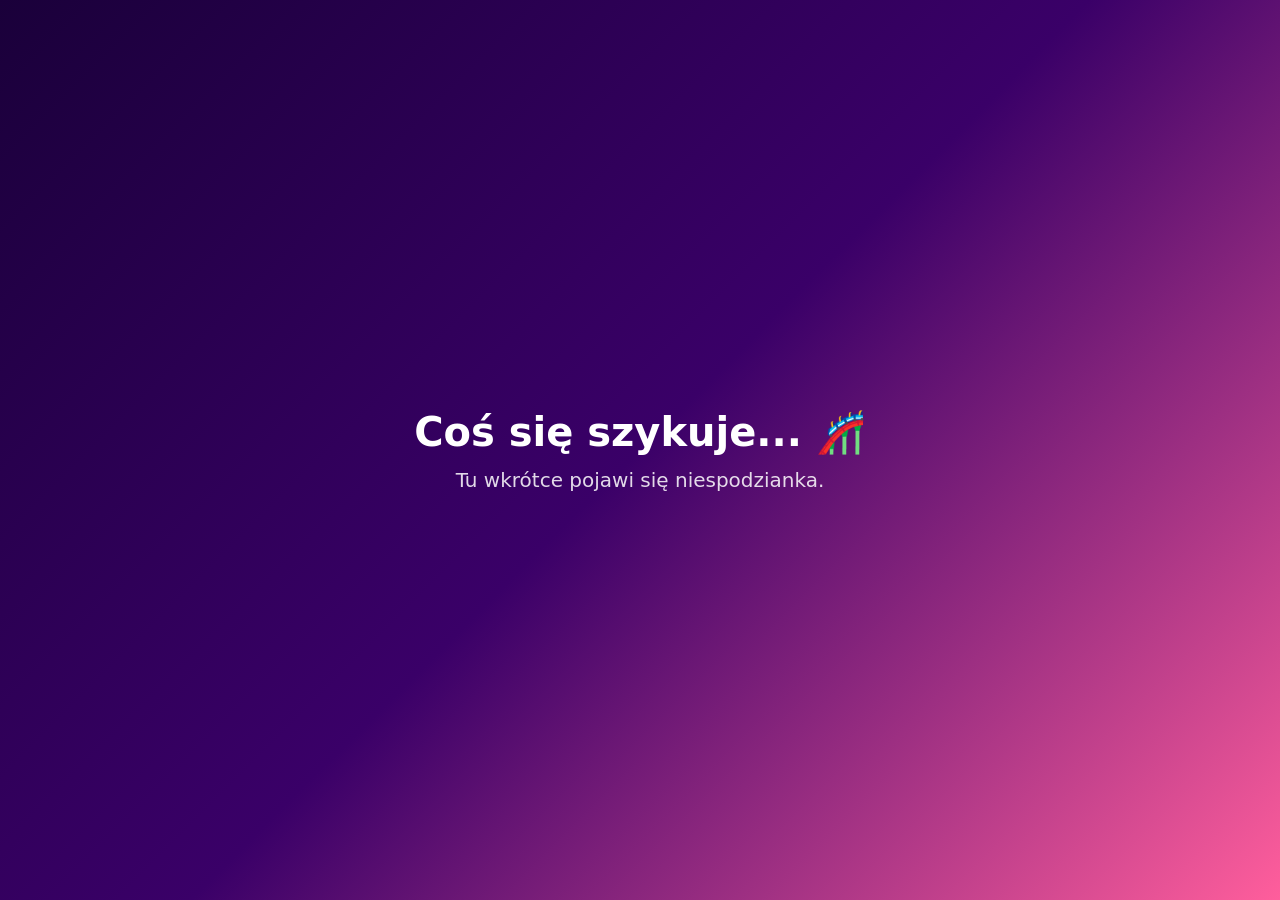
==== urodziny/index.html @ dd623522 "Set up scaffold for birthday surprise app (unrelated to gra-dla-kotka) Basic static HTML/CSS/JS skel" ====
<!DOCTYPE html>
<html lang="pl">
<head>
  <meta charset="UTF-8">
  <meta name="viewport" content="width=device-width, initial-scale=1.0">
  <title>Niespodzianka 🎡</title>
  <link rel="stylesheet" href="style.css">
</head>
<body>
  <main id="app">
    <h1>Coś się szykuje... 🎢</h1>
    <p>Tu wkrótce pojawi się niespodzianka.</p>
  </main>
  <script src="script.js"></script>
</body>
</html>
---- urodziny/style.css ----
* {
  box-sizing: border-box;
  margin: 0;
  padding: 0;
}

html, body {
  height: 100%;
}

body {
  font-family: system-ui, -apple-system, "Segoe UI", Roboto, sans-serif;
  background: linear-gradient(135deg, #1a003a, #3a0068, #ff5e9c);
  color: #fff;
  display: flex;
  align-items: center;
  justify-content: center;
  text-align: center;
  padding: 24px;
}

#app h1 {
  font-size: clamp(1.5rem, 5vw, 2.5rem);
  margin-bottom: 12px;
}

#app p {
  font-size: clamp(1rem, 3vw, 1.25rem);
  opacity: 0.85;
}
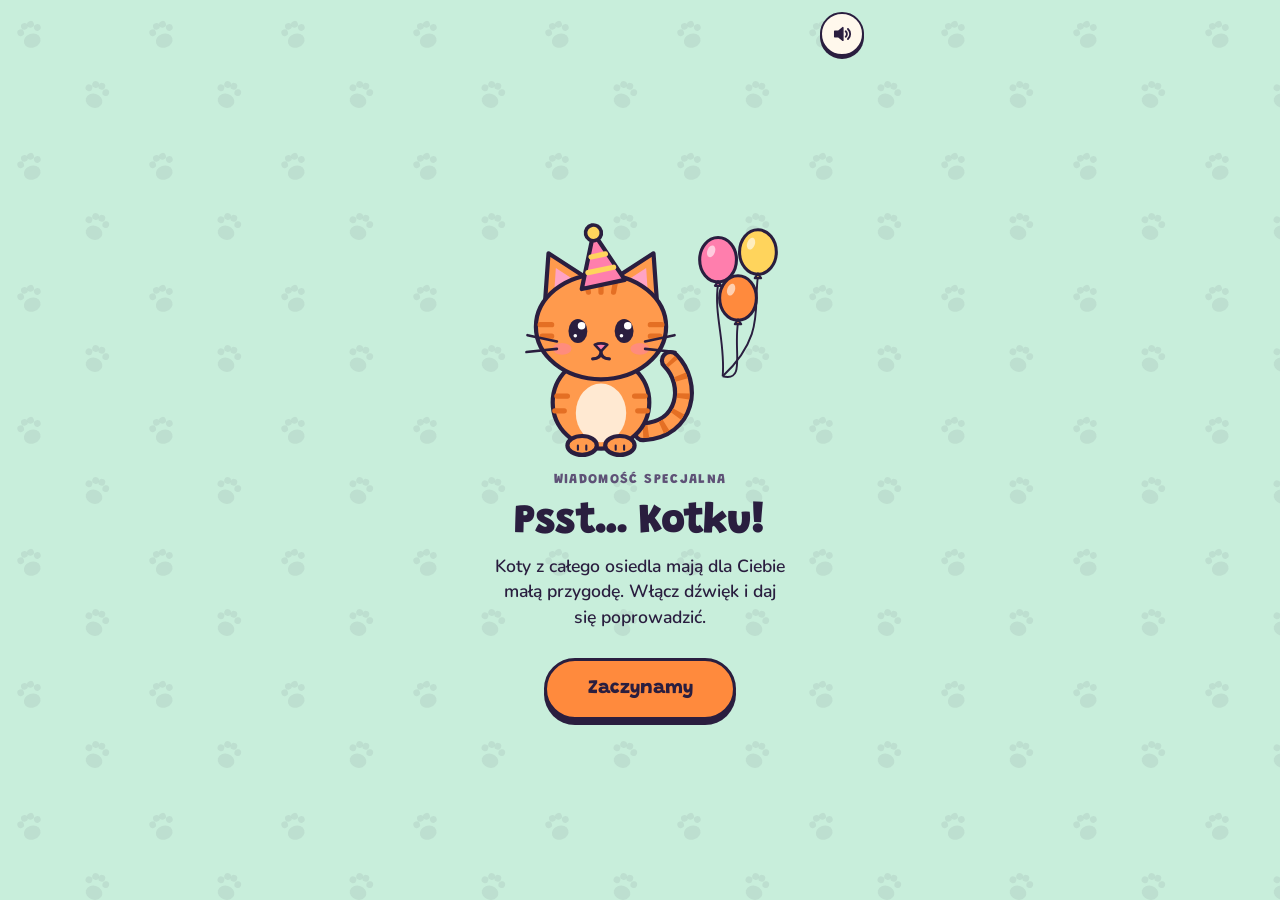
==== commit f1087574: "Build interactive birthday surprise: cat adventure leading to Energylandia Story-driven page for Kot" ====
--- a/urodziny/index.html
+++ b/urodziny/index.html
@@ -2,15 +2,155 @@
 <html lang="pl">
 <head>
   <meta charset="UTF-8">
-  <meta name="viewport" content="width=device-width, initial-scale=1.0">
-  <title>Niespodzianka 🎡</title>
+  <meta name="viewport" content="width=device-width, initial-scale=1.0, viewport-fit=cover">
+  <title>Kotkowe urodziny</title>
+  <meta name="description" content="Kotku, coś na Ciebie czeka. Otwórz, kiedy będziesz gotowa.">
+  <meta property="og:title" content="Kotku, masz wiadomość!">
+  <meta property="og:description" content="Coś na Ciebie czeka. Otwórz, kiedy będziesz gotowa.">
+  <meta property="og:type" content="website">
+  <meta name="theme-color" content="#C8EEDB">
+  <link rel="icon" href="data:image/svg+xml,%3Csvg xmlns='http://www.w3.org/2000/svg' viewBox='0 0 100 100'%3E%3Cpath d='M18 44 22 8l26 20h4l26-20 4 36c6 8 8 16 8 24 0 18-18 28-40 28S10 86 10 68c0-8 2-16 8-24z' fill='%23FF8A3D' stroke='%232A1E3F' stroke-width='5' stroke-linejoin='round'/%3E%3Ccircle cx='36' cy='60' r='6' fill='%232A1E3F'/%3E%3Ccircle cx='64' cy='60' r='6' fill='%232A1E3F'/%3E%3Cpath d='M46 72h8l-4 5z' fill='%23FF7EAD'/%3E%3C/svg%3E">
+  <link rel="preconnect" href="https://fonts.googleapis.com">
+  <link rel="preconnect" href="https://fonts.gstatic.com" crossorigin>
+  <link rel="stylesheet" href="https://fonts.googleapis.com/css2?family=Grandstander:wght@600;800;900&family=Nunito:wght@600;700;800&display=swap">
   <link rel="stylesheet" href="style.css">
 </head>
 <body>
-  <main id="app">
-    <h1>Coś się szykuje... 🎢</h1>
-    <p>Tu wkrótce pojawi się niespodzianka.</p>
-  </main>
+  <div id="app">
+    <header class="hud">
+      <div class="clues" aria-label="Zebrane tropy">
+        <span class="clues-label">Tropy</span>
+        <span class="clue-slot" data-slot="0"></span>
+        <span class="clue-slot" data-slot="1"></span>
+        <span class="clue-slot" data-slot="2"></span>
+      </div>
+      <button class="sound-toggle" id="sound-toggle" type="button" aria-pressed="true" aria-label="Wycisz dźwięk"></button>
+    </header>
+
+    <main class="scenes">
+      <!-- 0. Start -->
+      <section class="scene scene-start" id="start" data-bg="mint">
+        <div class="stage stage-start" data-art="start"></div>
+        <div class="copy">
+          <p class="eyebrow">Wiadomość specjalna</p>
+          <h1 class="title" data-fill="start-title">Psst… Kotku!</h1>
+          <p class="lead">Koty z całego osiedla mają dla Ciebie małą przygodę. Włącz dźwięk i daj się poprowadzić.</p>
+        </div>
+        <div class="actions">
+          <button class="btn" id="btn-start" type="button">Zaczynamy</button>
+        </div>
+      </section>
+
+      <!-- 1. Tort -->
+      <section class="scene scene-cake" id="cake" data-bg="peach" hidden>
+        <div class="copy">
+          <p class="eyebrow">Dzisiaj wielki dzień</p>
+          <h1 class="title" data-fill="cake-title">Kończysz 22 lata!</h1>
+        </div>
+        <button class="stage stage-cake" id="cake-btn" type="button" aria-label="Zdmuchnij świeczki" data-art="cake"></button>
+        <p class="hint" id="cake-hint">Pomyśl życzenie i dotknij tortu, żeby zdmuchnąć świeczki.</p>
+        <div class="actions">
+          <button class="btn" id="btn-cake-next" type="button" hidden>Dalej</button>
+        </div>
+      </section>
+
+      <!-- 2. Historyjka -->
+      <section class="scene scene-story" id="story" data-bg="mint" hidden>
+        <p class="chapter">Tymczasem na kocim osiedlu…</p>
+        <div class="stage stage-story">
+          <div class="actor actor-host" data-art="mruczek"></div>
+          <div class="runner" id="story-mouse" data-art="mouse-envelope" hidden></div>
+          <div class="gift-box" data-art="gift"></div>
+        </div>
+        <div class="talk" data-talk></div>
+        <div class="actions">
+          <button class="btn" id="btn-story-next" type="button" hidden>Ruszamy w pościg</button>
+        </div>
+      </section>
+
+      <!-- 3. Pudełka -->
+      <section class="scene scene-boxes" id="boxes" data-bg="lilac" hidden>
+        <p class="chapter">Rozdział 1 z 3 · Pudełka</p>
+        <div class="stage stage-boxes">
+          <div class="actor actor-small" data-art="pazur"></div>
+        </div>
+        <div class="shell" id="shell">
+          <button class="box" type="button" aria-label="Pudełko 1" disabled></button>
+          <button class="box" type="button" aria-label="Pudełko 2" disabled></button>
+          <button class="box" type="button" aria-label="Pudełko 3" disabled></button>
+        </div>
+        <div class="talk" data-talk></div>
+        <div class="actions">
+          <button class="btn" id="btn-shuffle" type="button" hidden>Przestawiaj!</button>
+          <button class="btn" id="btn-boxes-next" type="button" hidden>Dalej</button>
+        </div>
+      </section>
+
+      <!-- 4. Memory -->
+      <section class="scene scene-memory" id="memory" data-bg="night" hidden>
+        <p class="chapter">Rozdział 2 z 3 · Nocne zwierzaki</p>
+        <div class="memory-head">
+          <div class="actor actor-mini luna-moon" data-art="luna"></div>
+          <p class="moves" id="moves" aria-live="polite">Ruchy: 0</p>
+        </div>
+        <div class="memory-grid" id="memory-grid"></div>
+        <div class="talk" data-talk></div>
+        <div class="actions">
+          <button class="btn" id="btn-memory-next" type="button" hidden>Dalej</button>
+        </div>
+      </section>
+
+      <!-- 5. Pościg -->
+      <section class="scene scene-chase" id="chase" data-bg="sun" hidden>
+        <p class="chapter">Rozdział 3 z 3 · Pościg</p>
+        <div class="chase-head">
+          <div class="actor actor-mini" data-art="paczek"></div>
+          <div class="catch-meter" id="catch-meter" aria-live="polite"></div>
+        </div>
+        <div class="garden" id="garden">
+          <button class="garden-mouse" id="garden-mouse" type="button" aria-label="Złap myszkę" data-art="mouse" hidden></button>
+        </div>
+        <div class="talk" data-talk></div>
+        <div class="actions">
+          <button class="btn" id="btn-chase-start" type="button" hidden>Łap ją!</button>
+          <button class="btn" id="btn-chase-next" type="button" hidden>Dalej</button>
+        </div>
+      </section>
+
+      <!-- 6. Zgadujesz? -->
+      <section class="scene scene-guess" id="guess" data-bg="peach" hidden>
+        <p class="eyebrow">Wszystkie tropy</p>
+        <h1 class="title">Zgadujesz, dokąd to prowadzi?</h1>
+        <ol class="clue-list" id="clue-list"></ol>
+        <div class="stage stage-guess">
+          <div class="actor actor-small" data-art="mouse-envelope"></div>
+        </div>
+        <div class="talk" data-talk></div>
+        <div class="actions">
+          <button class="btn" id="btn-guess-next" type="button" hidden>Otwórz kopertę</button>
+        </div>
+      </section>
+
+      <!-- 7. Prezent -->
+      <section class="scene scene-reveal" id="reveal" data-bg="sky" hidden>
+        <button class="envelope" id="envelope" type="button" aria-label="Otwórz kopertę" data-art="envelope"></button>
+        <p class="hint" id="envelope-hint">Dotknij koperty, żeby ją otworzyć.</p>
+        <div class="finale" id="finale" hidden>
+          <div class="coaster" data-art="coaster" aria-hidden="true"></div>
+          <h1 class="title">Jedziemy do Energylandii!</h1>
+          <div class="ticket-card" data-fill="ticket"></div>
+          <p class="lead" data-fill="finale-lead"></p>
+          <div class="crew" data-art="crew"></div>
+          <p class="signoff" data-fill="signoff"></p>
+          <div class="actions">
+            <button class="btn btn-quiet" id="btn-replay" type="button">Zobacz jeszcze raz</button>
+          </div>
+        </div>
+      </section>
+    </main>
+  </div>
+
+  <canvas id="confetti" aria-hidden="true"></canvas>
   <script src="script.js"></script>
 </body>
 </html>
--- a/urodziny/style.css
+++ b/urodziny/style.css
@@ -1,30 +1,954 @@
-* {
-  box-sizing: border-box;
+:root {
+  color-scheme: light;
+  --ink: #2A1E3F;
+  --ink-soft: #5E5176;
+  --paper: #FFF8EC;
+  --tangerine: #FF8A3D;
+  --tangerine-hover: #FF9B57;
+  --tangerine-deep: #E9661C;
+  --bubblegum: #FF7EAD;
+  --butter: #FFD45C;
+  --grass: #86D6AB;
+  --ok: #3FAE76;
+
+  --bg-mint: #C8EEDB;
+  --bg-peach: #FFDCC8;
+  --bg-lilac: #DDD5F6;
+  --bg-night: #2A2552;
+  --bg-sun: #FFEBAF;
+  --bg-sky: #C3E6FA;
+
+  --bg: var(--bg-mint);
+  --fg: var(--ink);
+  --muted: var(--ink-soft);
+  --pill-bg: var(--paper);
+  --pattern: url("data:image/svg+xml,%3Csvg xmlns='http://www.w3.org/2000/svg' width='132' height='132' viewBox='0 0 132 132'%3E%3Cg fill='%232A1E3F' fill-opacity='.07'%3E%3Cg transform='translate(30 34) rotate(-18)'%3E%3Cellipse cx='0' cy='7' rx='8.5' ry='7'/%3E%3Ccircle cx='-8.5' cy='-4' r='3.4'/%3E%3Ccircle cx='-3' cy='-9' r='3.4'/%3E%3Ccircle cx='3.5' cy='-9' r='3.4'/%3E%3Ccircle cx='9' cy='-4' r='3.4'/%3E%3C/g%3E%3Cg transform='translate(96 94) rotate(16)'%3E%3Cellipse cx='0' cy='7' rx='8.5' ry='7'/%3E%3Ccircle cx='-8.5' cy='-4' r='3.4'/%3E%3Ccircle cx='-3' cy='-9' r='3.4'/%3E%3Ccircle cx='3.5' cy='-9' r='3.4'/%3E%3Ccircle cx='9' cy='-4' r='3.4'/%3E%3C/g%3E%3C/g%3E%3C/svg%3E");
+
+  --font-display: "Grandstander", ui-rounded, "Arial Rounded MT Bold", "Trebuchet MS", sans-serif;
+  --font-body: "Nunito", ui-rounded, system-ui, -apple-system, "Segoe UI", Roboto, sans-serif;
+  --shadow: 0 5px 0 var(--ink);
+}
+
+body[data-bg="peach"] { --bg: var(--bg-peach); }
+body[data-bg="lilac"] { --bg: var(--bg-lilac); }
+body[data-bg="sun"] { --bg: var(--bg-sun); }
+body[data-bg="sky"] { --bg: var(--bg-sky); }
+body[data-bg="night"] {
+  --bg: var(--bg-night);
+  --fg: var(--paper);
+  --muted: #CEC5F2;
+  --pill-bg: #3B3572;
+  --pattern: url("data:image/svg+xml,%3Csvg xmlns='http://www.w3.org/2000/svg' width='150' height='150' viewBox='0 0 150 150'%3E%3Cg fill='%23FFF8EC'%3E%3Ccircle cx='18' cy='22' r='1.6' fill-opacity='.7'/%3E%3Ccircle cx='92' cy='14' r='1.2' fill-opacity='.5'/%3E%3Ccircle cx='60' cy='70' r='1.4' fill-opacity='.6'/%3E%3Ccircle cx='128' cy='84' r='1.8' fill-opacity='.7'/%3E%3Ccircle cx='30' cy='120' r='1.2' fill-opacity='.5'/%3E%3Cpath d='M110 36 l2.2 5.8 5.8 2.2 -5.8 2.2 -2.2 5.8 -2.2 -5.8 -5.8 -2.2 5.8 -2.2z' fill='%23FFD45C' fill-opacity='.8'/%3E%3Cpath d='M78 118 l1.6 4.2 4.2 1.6 -4.2 1.6 -1.6 4.2 -1.6 -4.2 -4.2 -1.6 4.2 -1.6z' fill-opacity='.6'/%3E%3C/g%3E%3C/svg%3E");
+}
+
+*, *::before, *::after { box-sizing: border-box; }
+[hidden] { display: none !important; }
+
+html, body { height: 100%; }
+
+body {
+  margin: 0;
+  background-color: var(--bg);
+  background-image: var(--pattern);
+  background-size: 132px 132px;
+  color: var(--fg);
+  font-family: var(--font-body);
+  font-weight: 600;
+  font-size: 17px;
+  line-height: 1.45;
+  overflow: hidden;
+  -webkit-tap-highlight-color: transparent;
+  transition: background-color .6s ease, color .6s ease;
+}
+
+button { font: inherit; color: inherit; }
+
+:focus-visible {
+  outline: 3px dashed var(--fg);
+  outline-offset: 4px;
+}
+
+#app {
+  height: 100%;
+  max-width: 480px;
+  margin: 0 auto;
+  display: flex;
+  flex-direction: column;
+  padding-inline: 16px;
+  padding-top: env(safe-area-inset-top, 0px);
+}
+
+/* ---------- Pasek u góry ---------- */
+
+.hud {
+  display: flex;
+  align-items: center;
+  justify-content: space-between;
+  gap: 12px;
+  padding-block: 12px 4px;
+}
+
+.clues {
+  display: flex;
+  align-items: center;
+  gap: 6px;
+  transition: opacity .4s;
+}
+
+body[data-scene="start"] .clues,
+body[data-scene="cake"] .clues,
+body[data-scene="story"] .clues {
+  opacity: 0;
+  visibility: hidden;
+}
+
+.clues-label {
+  margin-right: 4px;
+  font-family: var(--font-display);
+  font-weight: 800;
+  font-size: .8rem;
+  letter-spacing: .1em;
+  text-transform: uppercase;
+  color: var(--muted);
+}
+
+.clue-slot {
+  width: 34px;
+  height: 34px;
+  display: grid;
+  place-items: center;
+  border-radius: 50%;
+  border: 2.5px dashed var(--muted);
+  color: transparent;
+}
+
+.clue-slot svg { width: 19px; height: 19px; }
+
+.clue-slot.found {
+  border: 2.5px solid var(--ink);
+  background: var(--tangerine);
+  color: var(--ink);
+  animation: slot-pop .5s cubic-bezier(.3, 1.6, .5, 1);
+}
+
+.sound-toggle {
+  width: 44px;
+  height: 44px;
+  display: grid;
+  place-items: center;
+  padding: 0;
+  border-radius: 50%;
+  border: 2.5px solid var(--ink);
+  background: var(--paper);
+  color: var(--ink);
+  box-shadow: 0 3px 0 var(--ink);
+  cursor: pointer;
+}
+
+.sound-toggle svg { width: 22px; height: 22px; }
+.sound-toggle:active { transform: translateY(2px); box-shadow: 0 1px 0 var(--ink); }
+
+/* ---------- Sceny ---------- */
+
+.scenes {
+  flex: 1;
+  min-height: 0;
+  position: relative;
+}
+
+.scene {
+  height: 100%;
+  overflow-x: hidden;
+  overflow-y: auto;
+  display: flex;
+  flex-direction: column;
+  align-items: center;
+  gap: 14px;
+  text-align: center;
+  padding-block: 8px calc(22px + env(safe-area-inset-bottom, 0px));
+  scrollbar-width: none;
+}
+
+.scene::-webkit-scrollbar { display: none; }
+.scene:focus { outline: none; }
+
+.scene:not([hidden]) { animation: scene-in .55s cubic-bezier(.2, .8, .2, 1) both; }
+
+.copy {
+  display: flex;
+  flex-direction: column;
+  align-items: center;
+  gap: 10px;
+}
+
+.eyebrow {
+  margin: 0;
+  font-family: var(--font-display);
+  font-weight: 800;
+  font-size: .85rem;
+  letter-spacing: .1em;
+  text-transform: uppercase;
+  color: var(--muted);
+}
+
+.title {
+  margin: 0;
+  font-family: var(--font-display);
+  font-weight: 900;
+  font-size: clamp(2rem, 8.5vw, 2.6rem);
+  line-height: 1.04;
+  letter-spacing: -.01em;
+  text-wrap: balance;
+}
+
+.lead {
+  margin: 0;
+  max-width: 32ch;
+  font-size: 1.1rem;
+  text-wrap: pretty;
+}
+
+.hint {
+  margin: 0;
+  max-width: 30ch;
+  font-weight: 700;
+  color: var(--muted);
+  text-wrap: balance;
+}
+
+.chapter {
+  margin: 0;
+  padding: .35em 1em;
+  border-radius: 999px;
+  border: 2px solid var(--fg);
+  background: var(--pill-bg);
+  font-family: var(--font-display);
+  font-weight: 800;
+  font-size: .8rem;
+  letter-spacing: .06em;
+  text-transform: uppercase;
+}
+
+.age {
+  display: inline-block;
+  padding: 0 .16em;
+  border: 3px solid var(--ink);
+  border-radius: .2em;
+  background: var(--butter);
+  box-shadow: 0 4px 0 var(--ink);
+  transform: rotate(-4deg);
+}
+
+.actions {
+  width: 100%;
+  margin-top: auto;
+  padding-top: 6px;
+  display: flex;
+  flex-direction: column;
+  align-items: center;
+  gap: 10px;
+}
+
+.btn {
+  appearance: none;
+  min-width: 12rem;
+  padding: .72em 2em;
+  border: 3px solid var(--ink);
+  border-radius: 999px;
+  background: var(--tangerine);
+  color: var(--ink);
+  box-shadow: var(--shadow);
+  font-family: var(--font-display);
+  font-weight: 800;
+  font-size: 1.2rem;
+  cursor: pointer;
+  transition: transform .12s, box-shadow .12s, background-color .2s;
+}
+
+.btn:not([hidden]) { animation: pop-in .45s cubic-bezier(.3, 1.6, .5, 1) backwards; }
+.btn:hover { background: var(--tangerine-hover); }
+.btn:active { transform: translateY(4px); box-shadow: 0 1px 0 var(--ink); }
+.btn-quiet { background: var(--paper); }
+.btn-quiet:hover { background: #fff; }
+
+/* ---------- Postacie ---------- */
+
+[data-art] > svg,
+.actor svg,
+.peek svg,
+.portrait svg { display: block; width: 100%; height: auto; overflow: visible; }
+
+.stage {
+  position: relative;
+  width: 100%;
+  display: flex;
+  justify-content: center;
+  align-items: flex-end;
+}
+
+.actor-host { width: min(46vw, 190px, 28vh); }
+.actor-small { width: min(30vw, 128px, 18vh); }
+.actor-mini { width: 72px; flex: none; }
+
+.cat .head { transform-box: fill-box; transform-origin: 50% 100%; animation: head-tilt 5.5s ease-in-out infinite; }
+.cat .body { transform-box: fill-box; transform-origin: 50% 100%; animation: breathe 3.2s ease-in-out infinite; }
+.cat .tail { transform-box: fill-box; transform-origin: 0% 100%; animation: wag 1.9s ease-in-out infinite; }
+.cat .eyes { transform-box: fill-box; transform-origin: 50% 50%; animation: blink 5s infinite; animation-delay: var(--blink, 0s); }
+.cat .eyes.still { animation: none; }
+.cat .ear-l, .cat .ear-r { transform-box: fill-box; transform-origin: 50% 100%; animation: twitch 7s infinite; }
+.cat .ear-r { animation-delay: -3.4s; }
+
+.mouse .m-all { transform-box: fill-box; transform-origin: 50% 100%; animation: mouse-idle 1.4s ease-in-out infinite; }
+.mouse .m-tail { transform-box: fill-box; transform-origin: 100% 100%; animation: wag 1.1s ease-in-out infinite; }
+.running .mouse .m-all { animation: scurry .16s ease-in-out infinite alternate; }
+
+.balloon { transform-box: fill-box; transform-origin: 50% 100%; animation: float 3.4s ease-in-out infinite; }
+
+/* ---------- 0. Start ---------- */
+
+.stage-start { margin-top: auto; }
+.stage-start .actor { width: min(50vw, 210px, 30vh); }
+.stage-start .balloons-wrap { width: min(22vw, 92px, 14vh); margin-left: -14px; align-self: flex-start; }
+.scene-start .actions { margin-top: 8px; margin-bottom: auto; }
+
+/* ---------- 1. Tort ---------- */
+
+.scene-cake .copy { margin-top: auto; }
+
+.stage-cake {
+  appearance: none;
+  width: min(78vw, 300px, 38vh);
+  padding: 0;
+  border: 0;
+  background: none;
+  cursor: pointer;
+}
+
+.stage-cake:disabled { cursor: default; }
+.stage-cake:not(:disabled) .cake { animation: cake-wiggle 2.6s ease-in-out infinite; transform-origin: 50% 100%; }
+
+.cake .candle-digit { font-family: var(--font-display); font-weight: 900; font-size: 46px; }
+.cake .flame { transform-box: fill-box; transform-origin: 50% 100%; animation: flicker .45s ease-in-out infinite alternate; transition: transform .3s, opacity .3s; }
+.cake .glow { transform-box: fill-box; transform-origin: 50% 50%; animation: glow 1.3s ease-in-out infinite alternate; transition: opacity .3s; }
+.cake .puff { opacity: 0; transform-box: fill-box; transform-origin: 50% 50%; }
+
+.blown .cake .flame { animation: none; transform: scale(0); opacity: 0; }
+.blown .cake .glow { animation: none; opacity: 0; }
+.blown .cake .puff { animation: smoke 1.7s ease-out forwards; }
+.blown .cake .puff:nth-child(2) { animation-delay: .15s; }
+.blown .cake .puff:nth-child(3) { animation-delay: .3s; }
+
+.scene-cake .actions { margin-top: 0; margin-bottom: auto; min-height: 72px; }
+
+/* ---------- 2. Historyjka ---------- */
+
+.stage-story {
+  height: min(40vh, 250px);
+  justify-content: space-between;
+  overflow: hidden;
+  padding-inline: 2px;
+  margin-top: auto;
+}
+
+.gift-box { width: min(30vw, 128px, 19vh); margin-bottom: 4px; }
+.gift .envelope-in { transform-box: fill-box; transform-origin: 50% 50%; transition: transform .35s, opacity .35s; }
+.gift-box.empty .envelope-in { transform: translate(-14px, -18px) rotate(-20deg); opacity: 0; }
+
+.runner {
+  position: absolute;
+  bottom: 0;
+  left: 110%;
+  z-index: 3;
+  width: min(28vw, 116px);
+  transition: left .95s cubic-bezier(.45, 0, .3, 1);
+}
+
+.runner.flip svg { transform: scaleX(-1); }
+.runner.at-gift { left: 50%; }
+.runner.exit { left: -45%; transition-duration: .75s; transition-timing-function: cubic-bezier(.6, 0, .9, .5); }
+
+/* ---------- Dymek rozmowy ---------- */
+
+.talk { width: 100%; }
+
+.bubble {
+  position: relative;
+  width: 100%;
+  min-height: 92px;
+  display: grid;
+  grid-template-columns: 54px 1fr;
+  gap: 12px;
+  align-items: start;
+  padding: 12px 16px 14px 12px;
+  border: 3px solid var(--ink);
+  border-radius: 22px;
+  background: var(--paper);
+  color: var(--ink);
+  box-shadow: var(--shadow);
+  text-align: left;
+  cursor: pointer;
+  animation: pop-in .4s cubic-bezier(.3, 1.5, .5, 1) both;
+}
+
+.bubble::before {
+  content: "";
+  position: absolute;
+  top: -12px;
+  left: 30px;
+  width: 20px;
+  height: 20px;
+  border-left: 3px solid var(--ink);
+  border-top: 3px solid var(--ink);
+  background: var(--paper);
+  transform: rotate(45deg);
+}
+
+.portrait {
+  width: 54px;
+  height: 54px;
+  overflow: hidden;
+  border: 2.5px solid var(--ink);
+  border-radius: 50%;
+  background: var(--bg-mint);
+}
+
+.bubble[data-who="pazur"] .portrait { background: var(--bg-lilac); }
+.bubble[data-who="luna"] .portrait { background: #FFF0B5; }
+.bubble[data-who="paczek"] .portrait { background: var(--bg-sun); }
+.bubble[data-who="pestka"] .portrait { background: var(--bg-peach); }
+.bubble[data-who="kociak"] .portrait { background: #FFE0EC; }
+
+.bubble-text { display: flex; flex-direction: column; gap: 2px; min-width: 0; }
+
+.who {
+  font-family: var(--font-display);
+  font-weight: 800;
+  font-size: .8rem;
+  letter-spacing: .06em;
+  text-transform: uppercase;
+  color: var(--tangerine-deep);
+}
+
+.line { position: relative; display: block; font-size: 1.05rem; font-weight: 700; line-height: 1.4; }
+.line .ghost { visibility: hidden; }
+.line .typed { position: absolute; inset: 0; }
+
+.next {
+  position: absolute;
+  right: 14px;
+  bottom: 10px;
+  width: 0;
+  height: 0;
+  border-left: 7px solid transparent;
+  border-right: 7px solid transparent;
+  border-top: 9px solid var(--tangerine-deep);
+  opacity: 0;
+}
+
+.bubble.waiting .next { opacity: 1; animation: nudge .7s ease-in-out infinite alternate; }
+
+.sr-only {
+  position: absolute;
+  width: 1px;
+  height: 1px;
+  overflow: hidden;
+  clip: rect(0 0 0 0);
+  white-space: nowrap;
+}
+
+/* ---------- 3. Pudełka ---------- */
+
+.shell {
+  position: relative;
+  width: min(100%, 360px);
+  aspect-ratio: 2.2 / 1;
+  flex: none;
+}
+
+.box {
+  position: absolute;
+  left: 0;
+  bottom: 0;
+  width: 30%;
+  aspect-ratio: 136 / 110;
+  padding: 0;
+  border: 0;
+  background: none;
+  cursor: pointer;
+  transform: translateX(calc(var(--slot, 0) * 116.667%)) translateY(var(--lift, 0px));
+  transition: transform var(--speed, .45s) cubic-bezier(.45, 0, .2, 1);
+}
+
+.box:disabled { cursor: default; }
+.box-back, .box-front { position: absolute; inset: 0; width: 100%; height: 100%; }
+.box-back { z-index: 0; }
+.box-front { z-index: 2; transition: transform .2s; }
+.box .flaps-open { display: none; }
+.box.open .flaps-open { display: inline; }
+.box.open .flaps-closed { display: none; }
+
+.peek {
+  position: absolute;
+  left: 15%;
+  bottom: 8%;
+  z-index: 1;
+  width: 70%;
+  opacity: 0;
+  transform: translateY(30%);
+  transition: transform .45s cubic-bezier(.3, 1.6, .5, 1), opacity .2s;
+}
+
+.box.open .peek { opacity: 1; transform: translateY(-45%); }
+.box.escape .peek { opacity: 0; transform: translate(240%, -120%) rotate(25deg); transition-duration: .6s; }
+
+.shell.picking .box:not(:disabled) .box-front { animation: box-ready .9s ease-in-out infinite alternate; }
+.shell.picking .box:not(:disabled):nth-of-type(2) .box-front { animation-delay: -.3s; }
+.shell.picking .box:not(:disabled):nth-of-type(3) .box-front { animation-delay: -.6s; }
+
+/* ---------- 4. Memory ---------- */
+
+.memory-head,
+.chase-head {
+  width: 100%;
+  max-width: 380px;
+  display: flex;
+  align-items: center;
+  justify-content: space-between;
+  gap: 12px;
+}
+
+.luna-moon {
+  border-radius: 50%;
+  background: radial-gradient(circle at 50% 46%, #FFF1B8 0 58%, rgba(255, 241, 184, .25) 59% 70%, transparent 71%);
+}
+
+.moves {
+  margin: 0;
+  font-family: var(--font-display);
+  font-weight: 800;
+  font-size: 1.05rem;
+  color: var(--muted);
+  font-variant-numeric: tabular-nums;
+}
+
+.memory-grid {
+  width: min(100%, 360px, 56vh);
+  display: grid;
+  grid-template-columns: repeat(4, 1fr);
+  gap: 8px;
+  flex: none;
+}
+
+.card {
+  aspect-ratio: 1;
+  padding: 0;
+  border: 0;
+  background: none;
+  perspective: 600px;
+  cursor: pointer;
+}
+
+.card:disabled { cursor: default; }
+
+.card-inner {
+  position: relative;
+  display: block;
+  width: 100%;
+  height: 100%;
+  transform-style: preserve-3d;
+  transition: transform .45s cubic-bezier(.3, 1.3, .5, 1);
+}
+
+.card.flipped .card-inner { transform: rotateY(180deg); }
+
+.card-back,
+.card-face {
+  position: absolute;
+  inset: 0;
+  display: grid;
+  place-items: center;
+  border: 3px solid var(--ink);
+  border-radius: 14px;
+  backface-visibility: hidden;
+  -webkit-backface-visibility: hidden;
+}
+
+.card-back {
+  background: #4B4394;
+  color: var(--butter);
+  box-shadow: inset 0 0 0 4px #5C54A8;
+}
+
+.card-back svg { width: 42%; opacity: .9; }
+.card-face { background: var(--paper); transform: rotateY(180deg); }
+.card-face svg { width: 88%; }
+.card.matched .card-face { background: var(--butter); animation: matched .5s ease-out; }
+
+/* ---------- 5. Pościg ---------- */
+
+.catch-meter { display: flex; gap: 3px; }
+.pip { width: 30px; height: 30px; color: rgba(42, 30, 63, .18); }
+.pip svg { width: 100%; height: 100%; }
+.pip.on { color: var(--tangerine-deep); animation: slot-pop .45s cubic-bezier(.3, 1.6, .5, 1); }
+
+.garden {
+  position: relative;
+  width: 100%;
+  height: clamp(200px, 36vh, 320px);
+  flex: none;
+  overflow: hidden;
+  border: 3px solid var(--ink);
+  border-radius: 26px;
+  background:
+    radial-gradient(circle, rgba(255, 255, 255, .28) 0 2.5px, transparent 3.5px) 0 0 / 44px 44px,
+    radial-gradient(circle, rgba(42, 30, 63, .1) 0 2px, transparent 3px) 22px 22px / 44px 44px,
+    var(--grass);
+  box-shadow: var(--shadow);
+  touch-action: manipulation;
+  user-select: none;
+  -webkit-user-select: none;
+}
+
+.decor { position: absolute; pointer-events: none; }
+.decor svg { display: block; width: 100%; height: auto; }
+
+.garden-mouse {
+  position: absolute;
+  left: 0;
+  top: 0;
+  z-index: 2;
+  width: clamp(66px, 20vw, 88px);
+  aspect-ratio: 140 / 100;
+  padding: 0;
+  border: 0;
+  background: none;
+  cursor: pointer;
+  touch-action: none;
+  transition-property: transform;
+  transition-timing-function: cubic-bezier(.5, 0, .3, 1);
+}
+
+.garden-mouse::before { content: ""; position: absolute; inset: -14px; }
+.garden-mouse.flip svg { transform: scaleX(-1); }
+.garden-mouse.hit .m-all { animation: squash .22s ease-out; }
+.garden-mouse.dizzy .m-all { animation: dizzy 1s ease-in-out infinite; }
+
+.paw-stamp {
+  position: absolute;
+  width: 34px;
+  height: 34px;
+  margin: -17px 0 0 -17px;
+  pointer-events: none;
+  color: rgba(42, 30, 63, .28);
+  animation: stamp .9s ease-out forwards;
+}
+
+.paw-stamp.hit { color: var(--tangerine-deep); }
+.paw-stamp svg { width: 100%; height: 100%; }
+
+/* ---------- 6. Zgadujesz? ---------- */
+
+.scene-guess .eyebrow { margin-top: 8px; }
+
+.clue-list {
+  width: 100%;
+  max-width: 360px;
   margin: 0;
   padding: 0;
-}
-
-html, body {
+  list-style: none;
+  display: grid;
+  gap: 10px;
+}
+
+.clue-item {
+  display: grid;
+  grid-template-columns: 48px 1fr;
+  gap: 12px;
+  align-items: center;
+  padding: 10px 14px;
+  border: 3px solid var(--ink);
+  border-radius: 18px;
+  background: var(--paper);
+  color: var(--ink);
+  box-shadow: 0 4px 0 var(--ink);
+  text-align: left;
+  animation: clue-in .5s cubic-bezier(.3, 1.5, .5, 1) both;
+  animation-delay: calc(var(--i) * .15s);
+}
+
+.clue-item:nth-child(odd) { rotate: -1deg; }
+.clue-item:nth-child(even) { rotate: 1deg; }
+.clue-item svg { width: 48px; height: 48px; display: block; }
+.clue-item strong { display: block; font-family: var(--font-display); font-weight: 900; font-size: 1.25rem; line-height: 1.1; }
+.clue-item span { font-size: .9rem; font-weight: 700; color: var(--ink-soft); }
+
+.stage-guess .actor-small { width: min(30vw, 120px, 16vh); }
+
+/* ---------- Karta tropu ---------- */
+
+.modal {
+  position: fixed;
+  inset: 0;
+  z-index: 40;
+  display: grid;
+  place-items: center;
+  padding: 24px 16px;
+  background: rgba(42, 30, 63, .55);
+  animation: fade-in .25s both;
+}
+
+.modal.closing { animation: fade-out .22s both; }
+
+.clue-card {
+  position: relative;
+  width: min(100%, 320px);
+  display: flex;
+  flex-direction: column;
+  align-items: center;
+  gap: 8px;
+  padding: 30px 22px 24px;
+  border: 3px solid var(--ink);
+  border-radius: 22px;
+  background: var(--paper);
+  color: var(--ink);
+  box-shadow: 0 8px 0 var(--ink);
+  text-align: center;
+  rotate: -2deg;
+  animation: card-in .55s cubic-bezier(.3, 1.5, .5, 1) both;
+}
+
+.tape {
+  position: absolute;
+  top: -15px;
+  left: 50%;
+  width: 96px;
+  height: 28px;
+  margin-left: -48px;
+  background: rgba(255, 212, 92, .88);
+  border: 2px solid rgba(42, 30, 63, .18);
+  rotate: 4deg;
+}
+
+.clue-icon svg { width: 76px; height: 76px; display: block; }
+.clue-kicker { margin: 0; font-family: var(--font-display); font-weight: 800; font-size: .85rem; letter-spacing: .1em; text-transform: uppercase; color: var(--ink-soft); }
+.clue-value { margin: 0; font-family: var(--font-display); font-weight: 900; font-size: 2.2rem; line-height: 1.05; text-wrap: balance; }
+.clue-note { margin: 0 0 8px; font-weight: 700; color: var(--ink-soft); }
+.clue-card .btn { min-width: 10rem; }
+
+/* ---------- 7. Prezent ---------- */
+
+.envelope {
+  appearance: none;
+  width: min(84vw, 340px);
+  margin-block: auto;
+  padding: 0;
+  border: 0;
+  background: none;
+  cursor: pointer;
+  animation: env-wiggle 2.6s ease-in-out infinite;
+  transform-origin: 50% 80%;
+}
+
+.envelope svg { display: block; width: 100%; height: auto; overflow: visible; }
+.envelope:disabled { cursor: default; }
+.envelope.open { animation: none; }
+
+.env-seal { transform-box: fill-box; transform-origin: 50% 50%; transition: transform .2s, opacity .2s; }
+.env-flap-closed { transform-box: fill-box; transform-origin: 50% 0%; transition: transform .28s ease-in; }
+.env-flap-open { transform-box: fill-box; transform-origin: 50% 100%; transform: scaleY(0); transition: transform .28s ease-out .28s; }
+.env-ticket { transition: transform .65s cubic-bezier(.3, 1.4, .5, 1) .55s; }
+
+.envelope.open .env-seal { transform: scale(0); opacity: 0; }
+.envelope.open .env-flap-closed { transform: scaleY(0); }
+.envelope.open .env-flap-open { transform: scaleY(1); }
+.envelope.open .env-ticket { transform: translateY(-104px); }
+.envelope.gone { transition: transform .4s ease-in, opacity .4s ease-in; transform: scale(.7) translateY(-40px); opacity: 0; }
+
+.scene-reveal > .hint { margin-bottom: auto; }
+
+.finale {
+  width: 100%;
+  display: flex;
+  flex-direction: column;
+  align-items: center;
+  gap: 16px;
+}
+
+.finale:not([hidden]) { animation: scene-in .6s cubic-bezier(.2, .8, .2, 1) both; }
+
+.coaster { width: 100%; }
+.coaster svg { display: block; width: 100%; height: auto; }
+.coaster .cloud { animation: drift 9s ease-in-out infinite alternate; }
+.coaster .cloud + .cloud { animation-duration: 12s; animation-delay: -4s; }
+
+.ticket-card {
+  position: relative;
+  width: 100%;
+  max-width: 380px;
+  display: grid;
+  grid-template-columns: 52px 1fr;
+  border: 3px solid var(--ink);
+  border-radius: 18px;
+  background: var(--butter);
+  color: var(--ink);
+  box-shadow: 0 6px 0 var(--ink);
+  text-align: left;
+  animation: ticket-in .8s cubic-bezier(.3, 1.4, .5, 1) both .15s;
+}
+
+.ticket-stub {
+  position: relative;
+  display: grid;
+  place-items: center;
+  border-right: 3px dashed var(--ink);
+  border-radius: 15px 0 0 15px;
+  background: var(--tangerine);
+}
+
+.ticket-stub span {
+  writing-mode: vertical-rl;
+  transform: rotate(180deg);
+  font-family: var(--font-display);
+  font-weight: 900;
+  font-size: .95rem;
+  letter-spacing: .2em;
+  text-transform: uppercase;
+}
+
+.ticket-stub::before,
+.ticket-stub::after {
+  content: "";
+  position: absolute;
+  right: -14px;
+  width: 25px;
+  height: 25px;
+  border: 3px solid var(--ink);
+  border-radius: 50%;
+  background: var(--bg);
+}
+
+.ticket-stub::before { top: -15px; clip-path: inset(50% 0 0 0); }
+.ticket-stub::after { bottom: -15px; clip-path: inset(0 0 50% 0); }
+
+.ticket-main { padding: 16px 18px 14px; min-width: 0; }
+.ticket-kicker { margin: 0; font-family: var(--font-display); font-weight: 800; font-size: .75rem; letter-spacing: .12em; text-transform: uppercase; color: var(--ink-soft); }
+.ticket-name { margin: 2px 0 0; font-family: var(--font-display); font-weight: 900; font-size: clamp(1.8rem, 8vw, 2.3rem); line-height: 1; letter-spacing: -.01em; }
+.ticket-place { margin: 4px 0 12px; font-weight: 800; color: var(--ink-soft); }
+
+.ticket-rows { margin: 0; display: grid; gap: 6px; }
+.ticket-row { display: grid; grid-template-columns: 4.6rem 1fr; gap: 10px; align-items: baseline; }
+.ticket-row dt { font-family: var(--font-display); font-weight: 800; font-size: .72rem; letter-spacing: .1em; text-transform: uppercase; color: var(--ink-soft); }
+.ticket-row dd { margin: 0; font-weight: 800; line-height: 1.3; }
+
+.ok {
+  display: inline-block;
+  width: 17px;
+  height: 17px;
+  margin-right: 6px;
+  vertical-align: -3px;
+  border: 2px solid var(--ink);
+  border-radius: 50%;
+  background: var(--ok);
+  position: relative;
+}
+
+.ok::after {
+  content: "";
+  position: absolute;
+  left: 4px;
+  top: 1px;
+  width: 4px;
+  height: 8px;
+  border: solid #fff;
+  border-width: 0 2.5px 2.5px 0;
+  transform: rotate(45deg);
+}
+
+.barcode {
+  height: 34px;
+  margin-top: 14px;
+  background: repeating-linear-gradient(90deg,
+    var(--ink) 0 2px, transparent 2px 4px,
+    var(--ink) 4px 5px, transparent 5px 8px,
+    var(--ink) 8px 11px, transparent 11px 12px,
+    var(--ink) 12px 13px, transparent 13px 16px,
+    var(--ink) 16px 19px, transparent 19px 21px);
+}
+
+.ticket-code { margin: 4px 0 0; font-size: .75rem; font-weight: 800; letter-spacing: .24em; font-variant-numeric: tabular-nums; }
+
+.crew {
+  width: 100%;
+  max-width: 400px;
+  display: flex;
+  justify-content: center;
+  align-items: flex-end;
+  gap: 4px;
+}
+
+.crew > div { width: 19%; animation: crew-hop .9s ease-in-out infinite; animation-delay: calc(var(--i) * -.18s); }
+.crew > div:last-child { width: 17%; }
+
+.signoff {
+  margin: 0;
+  max-width: 28ch;
+  font-family: var(--font-display);
+  font-weight: 800;
+  font-size: 1.3rem;
+  line-height: 1.3;
+  text-wrap: balance;
+}
+
+.signoff small { display: block; margin-top: 4px; font-size: .95rem; color: var(--muted); }
+
+#confetti {
+  position: fixed;
+  inset: 0;
+  z-index: 50;
+  width: 100%;
   height: 100%;
-}
-
-body {
-  font-family: system-ui, -apple-system, "Segoe UI", Roboto, sans-serif;
-  background: linear-gradient(135deg, #1a003a, #3a0068, #ff5e9c);
-  color: #fff;
-  display: flex;
-  align-items: center;
-  justify-content: center;
-  text-align: center;
-  padding: 24px;
-}
-
-#app h1 {
-  font-size: clamp(1.5rem, 5vw, 2.5rem);
-  margin-bottom: 12px;
-}
-
-#app p {
-  font-size: clamp(1rem, 3vw, 1.25rem);
-  opacity: 0.85;
-}
+  pointer-events: none;
+}
+
+/* ---------- Animacje ---------- */
+
+@keyframes scene-in { from { opacity: 0; transform: translateY(18px) scale(.98); } to { opacity: 1; transform: none; } }
+@keyframes pop-in { from { opacity: 0; transform: scale(.85); } to { opacity: 1; transform: none; } }
+@keyframes fade-in { from { opacity: 0; } }
+@keyframes fade-out { to { opacity: 0; } }
+@keyframes card-in { from { opacity: 0; transform: translateY(40px) scale(.8) rotate(6deg); } }
+@keyframes clue-in { from { opacity: 0; transform: translateX(-24px) scale(.9); } }
+@keyframes ticket-in { from { opacity: 0; transform: translateY(60px) scale(.85) rotate(-4deg); } }
+@keyframes slot-pop { 0% { transform: scale(.4); } 60% { transform: scale(1.25); } 100% { transform: scale(1); } }
+@keyframes head-tilt { 0%, 100% { transform: rotate(0); } 30% { transform: rotate(-3deg); } 65% { transform: rotate(2deg); } }
+@keyframes breathe { 50% { transform: scale(1.02, .985); } }
+@keyframes wag { 0%, 100% { transform: rotate(-8deg); } 50% { transform: rotate(10deg); } }
+@keyframes blink { 0%, 93%, 100% { transform: scaleY(1); } 96% { transform: scaleY(.1); } }
+@keyframes twitch { 0%, 90%, 100% { transform: rotate(0); } 93% { transform: rotate(-10deg); } 96% { transform: rotate(4deg); } }
+@keyframes mouse-idle { 50% { transform: scale(1.02, .96); } }
+@keyframes scurry { from { transform: translateY(0) rotate(0); } to { transform: translateY(-5px) rotate(-4deg); } }
+@keyframes float { 0%, 100% { transform: translateY(0) rotate(-2deg); } 50% { transform: translateY(-7px) rotate(3deg); } }
+@keyframes flicker { from { transform: scale(1, 1) rotate(-4deg); } to { transform: scale(.88, 1.12) rotate(4deg); } }
+@keyframes glow { from { opacity: .25; transform: scale(.9); } to { opacity: .5; transform: scale(1.1); } }
+@keyframes smoke { 0% { opacity: 0; transform: translateY(0) scale(.5); } 25% { opacity: .75; } 100% { opacity: 0; transform: translateY(-34px) scale(1.7); } }
+@keyframes cake-wiggle { 0%, 88%, 100% { transform: rotate(0); } 92% { transform: rotate(-2deg); } 96% { transform: rotate(2deg); } }
+@keyframes nudge { to { transform: translateY(3px); } }
+@keyframes box-ready { to { transform: translateY(-5px); } }
+@keyframes matched { 40% { transform: rotateY(180deg) scale(1.12); } }
+@keyframes squash { 50% { transform: scale(1.25, .7); } }
+@keyframes dizzy { 0%, 100% { transform: rotate(-8deg); } 50% { transform: rotate(8deg); } }
+@keyframes stamp { 0% { opacity: 1; transform: scale(.4) rotate(var(--r, 0deg)); } 25% { transform: scale(1.1) rotate(var(--r, 0deg)); } 100% { opacity: 0; transform: scale(1) rotate(var(--r, 0deg)); } }
+@keyframes env-wiggle { 0%, 80%, 100% { transform: rotate(0); } 85% { transform: rotate(-4deg); } 90% { transform: rotate(4deg); } 95% { transform: rotate(-2deg); } }
+@keyframes drift { to { transform: translateX(14px); } }
+@keyframes crew-hop { 0%, 100% { transform: translateY(0); } 40% { transform: translateY(-12px) rotate(-3deg); } 60% { transform: translateY(-4px) rotate(2deg); } }
+
+@media (prefers-reduced-motion: reduce) {
+  *, *::before, *::after {
+    animation-duration: .001ms !important;
+    animation-iteration-count: 1 !important;
+    transition-duration: .001ms !important;
+    transition-delay: 0s !important;
+  }
+
+  .box { transition-duration: var(--speed, .45s) !important; }
+}
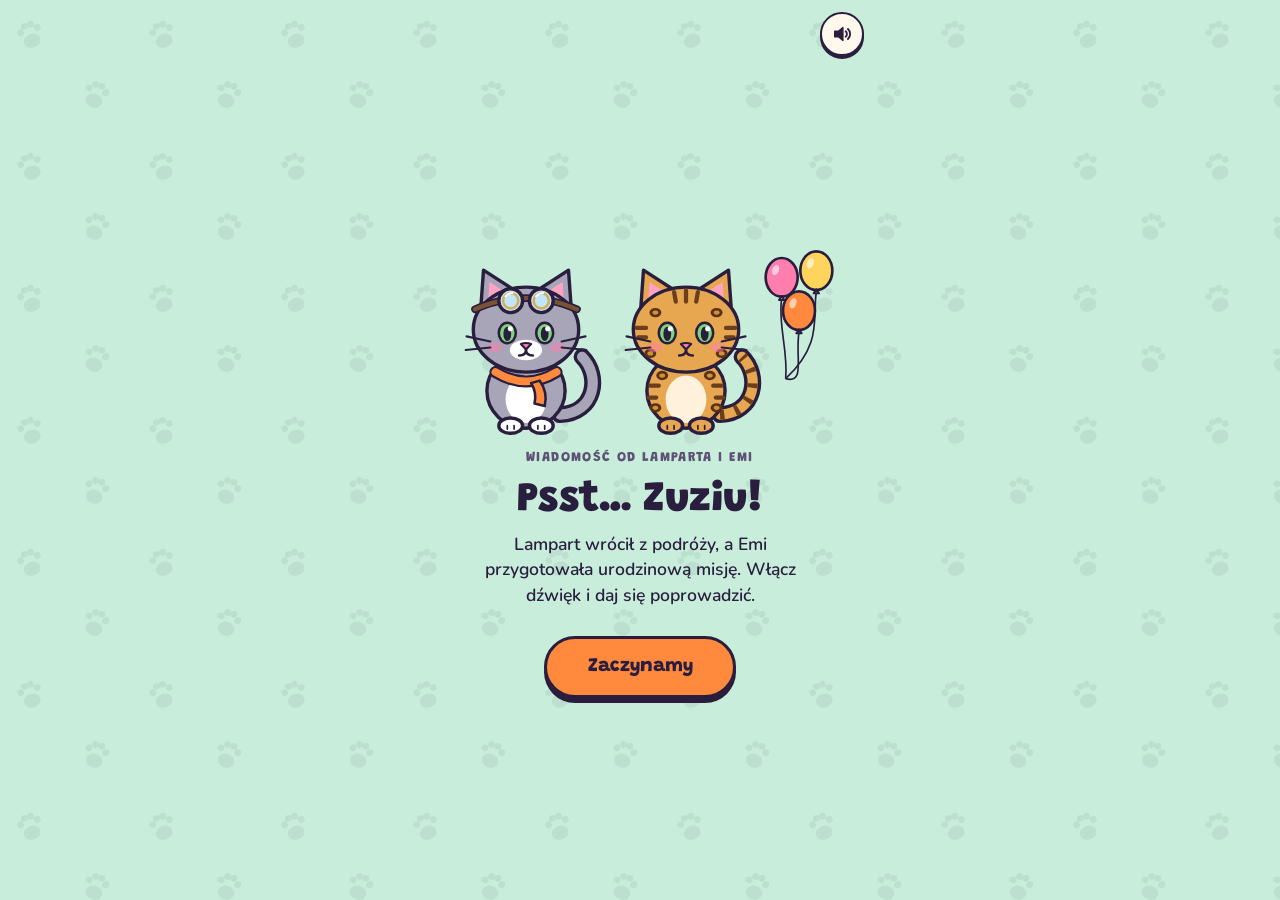
==== commit 97afc7a9: "Personalize the surprise for Zuzia with Lampart, Emi and a parachute game Lampart (grey, white paws," ====
--- a/urodziny/index.html
+++ b/urodziny/index.html
@@ -23,6 +23,7 @@
         <span class="clue-slot" data-slot="0"></span>
         <span class="clue-slot" data-slot="1"></span>
         <span class="clue-slot" data-slot="2"></span>
+        <span class="clue-slot" data-slot="3"></span>
       </div>
       <button class="sound-toggle" id="sound-toggle" type="button" aria-pressed="true" aria-label="Wycisz dźwięk"></button>
     </header>
@@ -32,9 +33,9 @@
       <section class="scene scene-start" id="start" data-bg="mint">
         <div class="stage stage-start" data-art="start"></div>
         <div class="copy">
-          <p class="eyebrow">Wiadomość specjalna</p>
-          <h1 class="title" data-fill="start-title">Psst… Kotku!</h1>
-          <p class="lead">Koty z całego osiedla mają dla Ciebie małą przygodę. Włącz dźwięk i daj się poprowadzić.</p>
+          <p class="eyebrow">Wiadomość od Lamparta i Emi</p>
+          <h1 class="title" data-fill="start-title">Psst… Zuziu!</h1>
+          <p class="lead">Lampart wrócił z podróży, a Emi przygotowała urodzinową misję. Włącz dźwięk i daj się poprowadzić.</p>
         </div>
         <div class="actions">
           <button class="btn" id="btn-start" type="button">Zaczynamy</button>
@@ -58,19 +59,29 @@
       <section class="scene scene-story" id="story" data-bg="mint" hidden>
         <p class="chapter">Tymczasem na kocim osiedlu…</p>
         <div class="stage stage-story">
-          <div class="actor actor-host" data-art="mruczek"></div>
+          <div class="actor actor-host" data-art="lampart"></div>
           <div class="runner" id="story-mouse" data-art="mouse-envelope" hidden></div>
           <div class="gift-box" data-art="gift"></div>
         </div>
         <div class="talk" data-talk></div>
         <div class="actions">
-          <button class="btn" id="btn-story-next" type="button" hidden>Ruszamy w pościg</button>
+          <button class="btn" id="btn-story-next" type="button" hidden>Pokaż paszport</button>
+        </div>
+      </section>
+
+      <!-- 2b. Paszport Lamparta -->
+      <section class="scene scene-passport" id="passport" data-bg="peach" hidden>
+        <p class="chapter">Paszport Lamparta</p>
+        <div class="passport-wrap" data-fill="passport"></div>
+        <div class="talk" data-talk></div>
+        <div class="actions">
+          <button class="btn" id="btn-passport-next" type="button" hidden>Ruszamy w pościg</button>
         </div>
       </section>
 
       <!-- 3. Pudełka -->
       <section class="scene scene-boxes" id="boxes" data-bg="lilac" hidden>
-        <p class="chapter">Rozdział 1 z 3 · Pudełka</p>
+        <p class="chapter">Rozdział 1 z 4 · Pudełka</p>
         <div class="stage stage-boxes">
           <div class="actor actor-small" data-art="pazur"></div>
         </div>
@@ -86,9 +97,27 @@
         </div>
       </section>
 
+      <!-- 3b. Skok nad Amazonią -->
+      <section class="scene scene-jump" id="jump" data-bg="sky" hidden>
+        <p class="chapter">Rozdział 2 z 4 · Skok nad Amazonią</p>
+        <div class="jump-head">
+          <div class="actor actor-mini" data-art="lampart"></div>
+          <div class="jump-stats">
+            <p class="stat" id="fish-count" aria-live="polite">Rybki: 0/10</p>
+            <p class="stat stat-alt" id="altitude">3000 m</p>
+          </div>
+        </div>
+        <div class="sky" id="sky" aria-label="Plansza skoku. Przesuwaj palcem w lewo i prawo albo używaj strzałek."></div>
+        <div class="talk" data-talk></div>
+        <div class="actions">
+          <button class="btn" id="btn-jump-start" type="button" hidden>Skaczę!</button>
+          <button class="btn" id="btn-jump-next" type="button" hidden>Dalej</button>
+        </div>
+      </section>
+
       <!-- 4. Memory -->
       <section class="scene scene-memory" id="memory" data-bg="night" hidden>
-        <p class="chapter">Rozdział 2 z 3 · Nocne zwierzaki</p>
+        <p class="chapter">Rozdział 3 z 4 · Pamiątki z podróży</p>
         <div class="memory-head">
           <div class="actor actor-mini luna-moon" data-art="luna"></div>
           <p class="moves" id="moves" aria-live="polite">Ruchy: 0</p>
@@ -102,9 +131,9 @@
 
       <!-- 5. Pościg -->
       <section class="scene scene-chase" id="chase" data-bg="sun" hidden>
-        <p class="chapter">Rozdział 3 z 3 · Pościg</p>
+        <p class="chapter">Rozdział 4 z 4 · Pościg</p>
         <div class="chase-head">
-          <div class="actor actor-mini" data-art="paczek"></div>
+          <div class="actor actor-mini" data-art="emi"></div>
           <div class="catch-meter" id="catch-meter" aria-live="polite"></div>
         </div>
         <div class="garden" id="garden">
@@ -140,10 +169,21 @@
           <h1 class="title">Jedziemy do Energylandii!</h1>
           <div class="ticket-card" data-fill="ticket"></div>
           <p class="lead" data-fill="finale-lead"></p>
-          <div class="crew" data-art="crew"></div>
-          <p class="signoff" data-fill="signoff"></p>
-          <div class="actions">
-            <button class="btn btn-quiet" id="btn-replay" type="button">Zobacz jeszcze raz</button>
+          <div class="invite" id="invite">
+            <p class="invite-q" data-fill="invite-q">Jedziesz ze mną, Zuziu?</p>
+            <div class="invite-btns" id="invite-btns">
+              <button class="btn" id="btn-yes" type="button">Jadę!</button>
+              <button class="btn btn-quiet btn-no" id="btn-no" type="button">Nie</button>
+            </div>
+          </div>
+          <div class="after-yes" id="after-yes" hidden>
+            <p class="eyebrow">Nowa pieczątka w paszporcie</p>
+            <div class="passport-wrap" id="passport-final"></div>
+            <div class="crew" data-art="crew"></div>
+            <p class="signoff" data-fill="signoff"></p>
+            <div class="actions">
+              <button class="btn btn-quiet" id="btn-replay" type="button">Zobacz jeszcze raz</button>
+            </div>
           </div>
         </div>
       </section>
--- a/urodziny/style.css
+++ b/urodziny/style.css
@@ -307,8 +307,9 @@
 /* ---------- 0. Start ---------- */
 
 .stage-start { margin-top: auto; }
-.stage-start .actor { width: min(50vw, 210px, 30vh); }
-.stage-start .balloons-wrap { width: min(22vw, 92px, 14vh); margin-left: -14px; align-self: flex-start; }
+.stage-start .actor { width: min(36vw, 170px, 25vh); }
+.stage-start .actor + .actor { margin-left: -10px; }
+.stage-start .balloons-wrap { width: min(18vw, 80px, 12vh); margin-left: -12px; align-self: flex-start; }
 .scene-start .actions { margin-top: 8px; margin-bottom: auto; }
 
 /* ---------- 1. Tort ---------- */
@@ -414,7 +415,7 @@
 
 .bubble[data-who="pazur"] .portrait { background: var(--bg-lilac); }
 .bubble[data-who="luna"] .portrait { background: #FFF0B5; }
-.bubble[data-who="paczek"] .portrait { background: var(--bg-sun); }
+.bubble[data-who="emi"] .portrait { background: var(--bg-sun); }
 .bubble[data-who="pestka"] .portrait { background: var(--bg-peach); }
 .bubble[data-who="kociak"] .portrait { background: #FFE0EC; }
 
@@ -683,6 +684,219 @@
 .clue-item span { font-size: .9rem; font-weight: 700; color: var(--ink-soft); }
 
 .stage-guess .actor-small { width: min(30vw, 120px, 16vh); }
+
+/* ---------- Paszport ---------- */
+
+.passport-wrap { width: 100%; max-width: 380px; }
+
+.passport {
+  overflow: hidden;
+  border: 3px solid var(--ink);
+  border-radius: 18px;
+  background:
+    repeating-linear-gradient(135deg, rgba(43, 58, 103, .05) 0 2px, transparent 2px 9px),
+    #F4EEDF;
+  color: var(--ink);
+  box-shadow: var(--shadow);
+  text-align: left;
+}
+
+.passport-head {
+  display: flex;
+  justify-content: space-between;
+  padding: 9px 16px;
+  background: #2B3A67;
+  color: #F2CF75;
+  font-family: var(--font-display);
+  font-weight: 800;
+  font-size: .8rem;
+  letter-spacing: .14em;
+  text-transform: uppercase;
+}
+
+.passport-id {
+  display: grid;
+  grid-template-columns: 68px 1fr;
+  gap: 12px;
+  align-items: center;
+  padding: 12px 16px 6px;
+}
+
+.passport-photo {
+  width: 68px;
+  height: 80px;
+  overflow: hidden;
+  border: 2.5px solid var(--ink);
+  border-radius: 8px;
+  background: var(--bg-mint);
+}
+
+.passport-photo svg { display: block; width: 100%; height: 100%; }
+.passport-data { margin: 0; display: grid; gap: 2px; }
+.passport-data div { display: flex; gap: 8px; align-items: baseline; }
+.passport-data dt { font-size: .66rem; font-weight: 800; letter-spacing: .08em; text-transform: uppercase; color: var(--ink-soft); }
+.passport-data dd { margin: 0; font-weight: 800; font-size: .92rem; }
+
+.passport-stamps {
+  display: grid;
+  grid-template-columns: repeat(3, 1fr);
+  gap: 8px;
+  padding: 8px 12px 14px;
+}
+
+.stamp,
+.stamp-empty {
+  aspect-ratio: 1;
+  display: flex;
+  flex-direction: column;
+  align-items: center;
+  justify-content: center;
+  gap: 1px;
+  text-align: center;
+}
+
+.stamp {
+  color: var(--c);
+  border: 3px solid var(--c);
+  outline: 1.5px solid var(--c);
+  outline-offset: -8px;
+  opacity: .88;
+  mix-blend-mode: multiply;
+  rotate: var(--r);
+  padding: 8px 4px;
+  animation: stamp-in .35s cubic-bezier(.2, 1.4, .4, 1) backwards;
+  animation-delay: calc(var(--i) * .45s + .35s);
+}
+
+.stamp-circle { border-radius: 50%; }
+.stamp-oval { border-radius: 50% / 38%; }
+.stamp-rect { border-radius: 8px; aspect-ratio: 1 / .92; margin-block: auto; }
+
+.stamp-icon { width: 34%; height: auto; }
+.stamp-place { font-family: var(--font-display); font-weight: 900; font-size: .78rem; line-height: 1; letter-spacing: .06em; text-transform: uppercase; }
+.stamp-sub { font-size: .58rem; font-weight: 800; line-height: 1.1; }
+.stamp-with { margin-top: 1px; font-family: var(--font-display); font-weight: 800; font-size: .58rem; line-height: 1; }
+
+.stamp-empty {
+  border: 2.5px dashed rgba(42, 30, 63, .35);
+  border-radius: 50%;
+  font-family: var(--font-display);
+  font-weight: 900;
+  font-size: 1.8rem;
+  color: rgba(42, 30, 63, .35);
+}
+
+.stamp.slam {
+  opacity: .95;
+  animation: stamp-slam .5s cubic-bezier(.2, 1.5, .4, 1) 1s backwards;
+}
+
+/* ---------- Skok nad Amazonią ---------- */
+
+.jump-head {
+  width: 100%;
+  max-width: 400px;
+  display: flex;
+  align-items: center;
+  justify-content: space-between;
+  gap: 12px;
+}
+
+.jump-stats { display: flex; flex-direction: column; align-items: flex-end; gap: 2px; }
+.stat { margin: 0; font-family: var(--font-display); font-weight: 900; font-size: 1.2rem; font-variant-numeric: tabular-nums; }
+.stat-alt { font-size: .95rem; color: var(--muted); }
+
+.sky {
+  position: relative;
+  width: 100%;
+  height: clamp(290px, 48vh, 420px);
+  flex: none;
+  overflow: hidden;
+  border: 3px solid var(--ink);
+  border-radius: 26px;
+  background: linear-gradient(#8FCBF2, #CDEBFB 70%, #E4F5E9);
+  box-shadow: var(--shadow);
+  touch-action: none;
+  user-select: none;
+  -webkit-user-select: none;
+  cursor: pointer;
+}
+
+.sky-clouds { position: absolute; inset: 0; pointer-events: none; }
+.sky-cloud { position: absolute; top: 0; opacity: .85; }
+.sky-cloud > svg, .drop > svg, .jumper > svg { display: block; width: 100%; height: auto; overflow: visible; }
+
+.jumper {
+  position: absolute;
+  left: 0;
+  top: 0;
+  z-index: 3;
+  width: clamp(84px, 25vw, 108px);
+  will-change: transform;
+}
+
+.drop { position: absolute; left: 0; top: 0; z-index: 2; will-change: transform; transition: opacity .3s; }
+.drop.flip svg { transform: scaleX(-1); }
+.drop.got { animation: got .3s ease-out forwards; }
+.drop.gone { opacity: 0; }
+.bird .wing { transform-box: fill-box; transform-origin: 80% 80%; animation: flap .25s ease-in-out infinite alternate; }
+
+.jungle {
+  position: absolute;
+  left: -2px;
+  right: -2px;
+  bottom: -2px;
+  z-index: 1;
+  transform: translateY(100%);
+  transition: transform 1.6s cubic-bezier(.3, .7, .3, 1);
+}
+
+.jungle svg { display: block; width: 100%; height: 90px; }
+.sky.landed .jungle { transform: translateY(0); }
+
+/* ---------- Zaproszenie ---------- */
+
+.invite {
+  width: 100%;
+  display: flex;
+  flex-direction: column;
+  align-items: center;
+  gap: 12px;
+  padding-block: 8px;
+}
+
+.invite-q {
+  margin: 0;
+  font-family: var(--font-display);
+  font-weight: 900;
+  font-size: clamp(1.6rem, 7vw, 2rem);
+  line-height: 1.1;
+  text-wrap: balance;
+}
+
+.invite-btns {
+  position: relative;
+  width: 100%;
+  min-height: 150px;
+  display: flex;
+  flex-wrap: wrap;
+  justify-content: center;
+  align-content: center;
+  gap: 12px;
+}
+
+.invite-btns .btn { min-width: 8.5rem; }
+.btn-no { transition: transform .25s cubic-bezier(.3, 1.4, .5, 1), background-color .2s; }
+
+.after-yes {
+  width: 100%;
+  display: flex;
+  flex-direction: column;
+  align-items: center;
+  gap: 16px;
+}
+
+.after-yes:not([hidden]) { animation: scene-in .6s cubic-bezier(.2, .8, .2, 1) both; }
 
 /* ---------- Karta tropu ---------- */
 
@@ -939,6 +1153,10 @@
 @keyframes dizzy { 0%, 100% { transform: rotate(-8deg); } 50% { transform: rotate(8deg); } }
 @keyframes stamp { 0% { opacity: 1; transform: scale(.4) rotate(var(--r, 0deg)); } 25% { transform: scale(1.1) rotate(var(--r, 0deg)); } 100% { opacity: 0; transform: scale(1) rotate(var(--r, 0deg)); } }
 @keyframes env-wiggle { 0%, 80%, 100% { transform: rotate(0); } 85% { transform: rotate(-4deg); } 90% { transform: rotate(4deg); } 95% { transform: rotate(-2deg); } }
+@keyframes stamp-in { from { opacity: 0; transform: scale(2.2); } }
+@keyframes stamp-slam { 0% { opacity: 0; transform: scale(3.2) rotate(-10deg); } 70% { opacity: 1; transform: scale(.92); } 100% { transform: scale(1); } }
+@keyframes got { to { scale: 1.8; opacity: 0; } }
+@keyframes flap { to { transform: rotate(-24deg); } }
 @keyframes drift { to { transform: translateX(14px); } }
 @keyframes crew-hop { 0%, 100% { transform: translateY(0); } 40% { transform: translateY(-12px) rotate(-3deg); } 60% { transform: translateY(-4px) rotate(2deg); } }
 
